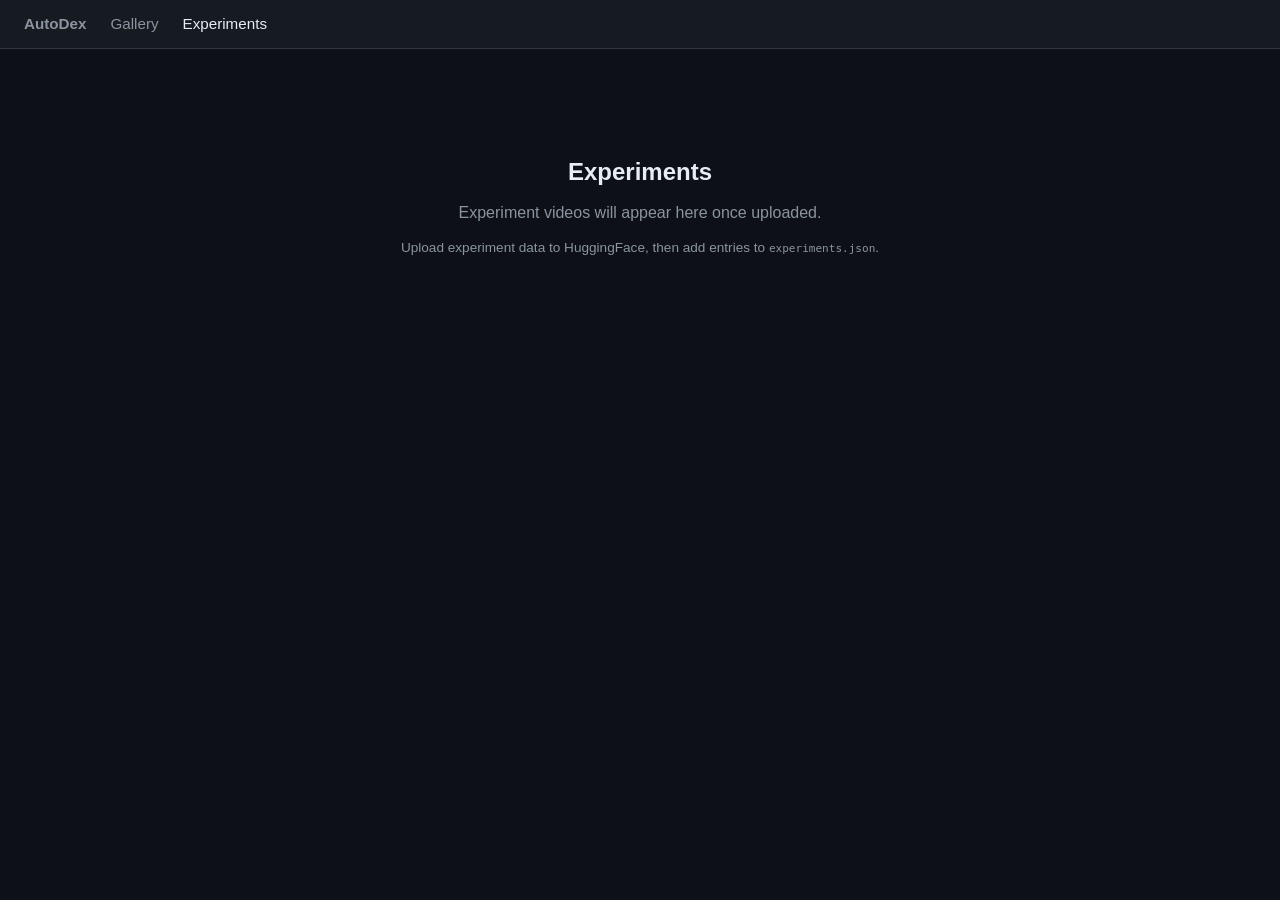
==== docs/experiments.html @ 4f487a07 "Initial commit: gallery site with turntable grasp viewer" ====
<!DOCTYPE html>
<html lang="en">
<head>
  <meta charset="UTF-8">
  <meta name="viewport" content="width=device-width, initial-scale=1.0">
  <title>Experiments - AutoDex</title>
  <link rel="stylesheet" href="css/style.css">
</head>
<body>
  <nav class="nav">
    <a class="nav-logo" href="index.html">AutoDex</a>
    <a href="gallery.html">Gallery</a>
    <a href="experiments.html" class="active">Experiments</a>
  </nav>

  <div class="container">
    <div class="exp-placeholder">
      <h2>Experiments</h2>
      <p>Experiment videos will appear here once uploaded.</p>
      <p style="margin-top: 12px; font-size: 0.85em;">
        Upload experiment data to HuggingFace, then add entries to <code>experiments.json</code>.
      </p>
    </div>
  </div>
</body>
</html>
---- docs/css/style.css ----
* { margin: 0; padding: 0; box-sizing: border-box; }

:root {
  --bg: #0d1117;
  --surface: #161b22;
  --border: #30363d;
  --text: #e6edf3;
  --text-muted: #8b949e;
  --accent: #58a6ff;
  --accent-hover: #79c0ff;
  --green: #3fb950;
  --radius: 8px;
}

body {
  font-family: -apple-system, BlinkMacSystemFont, 'Segoe UI', Helvetica, Arial, sans-serif;
  background: var(--bg);
  color: var(--text);
  line-height: 1.6;
}

a { color: var(--accent); text-decoration: none; }
a:hover { color: var(--accent-hover); }

/* Nav */
.nav {
  background: var(--surface);
  border-bottom: 1px solid var(--border);
  padding: 12px 24px;
  display: flex;
  align-items: center;
  gap: 24px;
  position: sticky;
  top: 0;
  z-index: 100;
}
.nav-logo {
  font-size: 1.2em;
  font-weight: 700;
  color: var(--text);
}
.nav a { color: var(--text-muted); font-size: 0.95em; }
.nav a:hover, .nav a.active { color: var(--text); }

/* Landing */
.landing {
  display: flex;
  flex-direction: column;
  align-items: center;
  justify-content: center;
  min-height: calc(100vh - 52px);
  gap: 16px;
}
.landing h1 { font-size: 2.5em; margin-bottom: 8px; }
.landing p { color: var(--text-muted); font-size: 1.1em; margin-bottom: 24px; }
.landing-cards {
  display: flex;
  gap: 24px;
}
.landing-card {
  background: var(--surface);
  border: 1px solid var(--border);
  border-radius: var(--radius);
  padding: 40px 48px;
  text-align: center;
  transition: border-color 0.2s, transform 0.2s;
  cursor: pointer;
  text-decoration: none;
  color: var(--text);
}
.landing-card:hover {
  border-color: var(--accent);
  transform: translateY(-2px);
  color: var(--text);
}
.landing-card h2 { font-size: 1.4em; margin-bottom: 8px; }
.landing-card p { color: var(--text-muted); font-size: 0.95em; margin: 0; }
.landing-card .card-count {
  font-size: 2em;
  font-weight: 700;
  color: var(--accent);
  margin-bottom: 4px;
}

/* Container */
.container { max-width: 1200px; margin: 0 auto; padding: 24px; }

/* Search */
.search-bar {
  width: 100%;
  padding: 10px 16px;
  background: var(--surface);
  border: 1px solid var(--border);
  border-radius: var(--radius);
  color: var(--text);
  font-size: 1em;
  margin-bottom: 24px;
  outline: none;
}
.search-bar:focus { border-color: var(--accent); }
.search-bar::placeholder { color: var(--text-muted); }

/* Object Grid */
.grid {
  display: grid;
  grid-template-columns: repeat(auto-fill, minmax(180px, 1fr));
  gap: 16px;
}
.grid-item {
  background: var(--surface);
  border: 1px solid var(--border);
  border-radius: var(--radius);
  overflow: hidden;
  cursor: pointer;
  transition: border-color 0.2s, transform 0.15s;
}
.grid-item:hover {
  border-color: var(--accent);
  transform: translateY(-2px);
}
.grid-item img {
  width: 100%;
  aspect-ratio: 1;
  object-fit: cover;
  background: #1a1f26;
}
.grid-item .label {
  padding: 8px 10px;
  font-size: 0.85em;
  white-space: nowrap;
  overflow: hidden;
  text-overflow: ellipsis;
}
.grid-item .hands-info {
  padding: 0 10px 8px;
  font-size: 0.75em;
  color: var(--text-muted);
}

/* Object Detail */
.object-header {
  display: flex;
  align-items: center;
  gap: 16px;
  margin-bottom: 24px;
}
.object-header h1 { font-size: 1.8em; }
.back-link { color: var(--text-muted); font-size: 0.9em; }

/* Tabs */
.tabs {
  display: flex;
  gap: 0;
  margin-bottom: 24px;
  border-bottom: 1px solid var(--border);
}
.tab {
  padding: 10px 20px;
  cursor: pointer;
  color: var(--text-muted);
  border-bottom: 2px solid transparent;
  transition: color 0.2s, border-color 0.2s;
  background: none;
  border-top: none;
  border-left: none;
  border-right: none;
  font-size: 0.95em;
}
.tab:hover { color: var(--text); }
.tab.active {
  color: var(--text);
  border-bottom-color: var(--accent);
}
.tab.disabled {
  color: var(--text-muted);
  opacity: 0.4;
  cursor: not-allowed;
}

/* Video Grid */
.video-grid {
  display: grid;
  grid-template-columns: repeat(auto-fill, minmax(280px, 1fr));
  gap: 16px;
}
.video-card {
  background: var(--surface);
  border: 1px solid var(--border);
  border-radius: var(--radius);
  overflow: hidden;
}
.video-card video {
  width: 100%;
  aspect-ratio: 16/9;
  background: #000;
}
.video-card .video-info {
  padding: 8px 12px;
  display: flex;
  justify-content: space-between;
  align-items: center;
}
.video-card .rank {
  font-weight: 600;
  font-size: 0.9em;
}
.video-card .rank-badge {
  background: var(--accent);
  color: var(--bg);
  padding: 2px 8px;
  border-radius: 4px;
  font-size: 0.8em;
  font-weight: 700;
}

/* Experiments */
.exp-placeholder {
  text-align: center;
  padding: 80px 24px;
  color: var(--text-muted);
}
.exp-placeholder h2 { margin-bottom: 8px; color: var(--text); }

/* Loading */
.loading {
  text-align: center;
  padding: 48px;
  color: var(--text-muted);
}

/* Stats bar */
.stats-bar {
  display: flex;
  gap: 16px;
  margin-bottom: 16px;
  color: var(--text-muted);
  font-size: 0.9em;
}

@media (max-width: 640px) {
  .grid { grid-template-columns: repeat(auto-fill, minmax(140px, 1fr)); }
  .video-grid { grid-template-columns: 1fr; }
  .landing-cards { flex-direction: column; }
  .landing-card { padding: 24px 32px; }
}
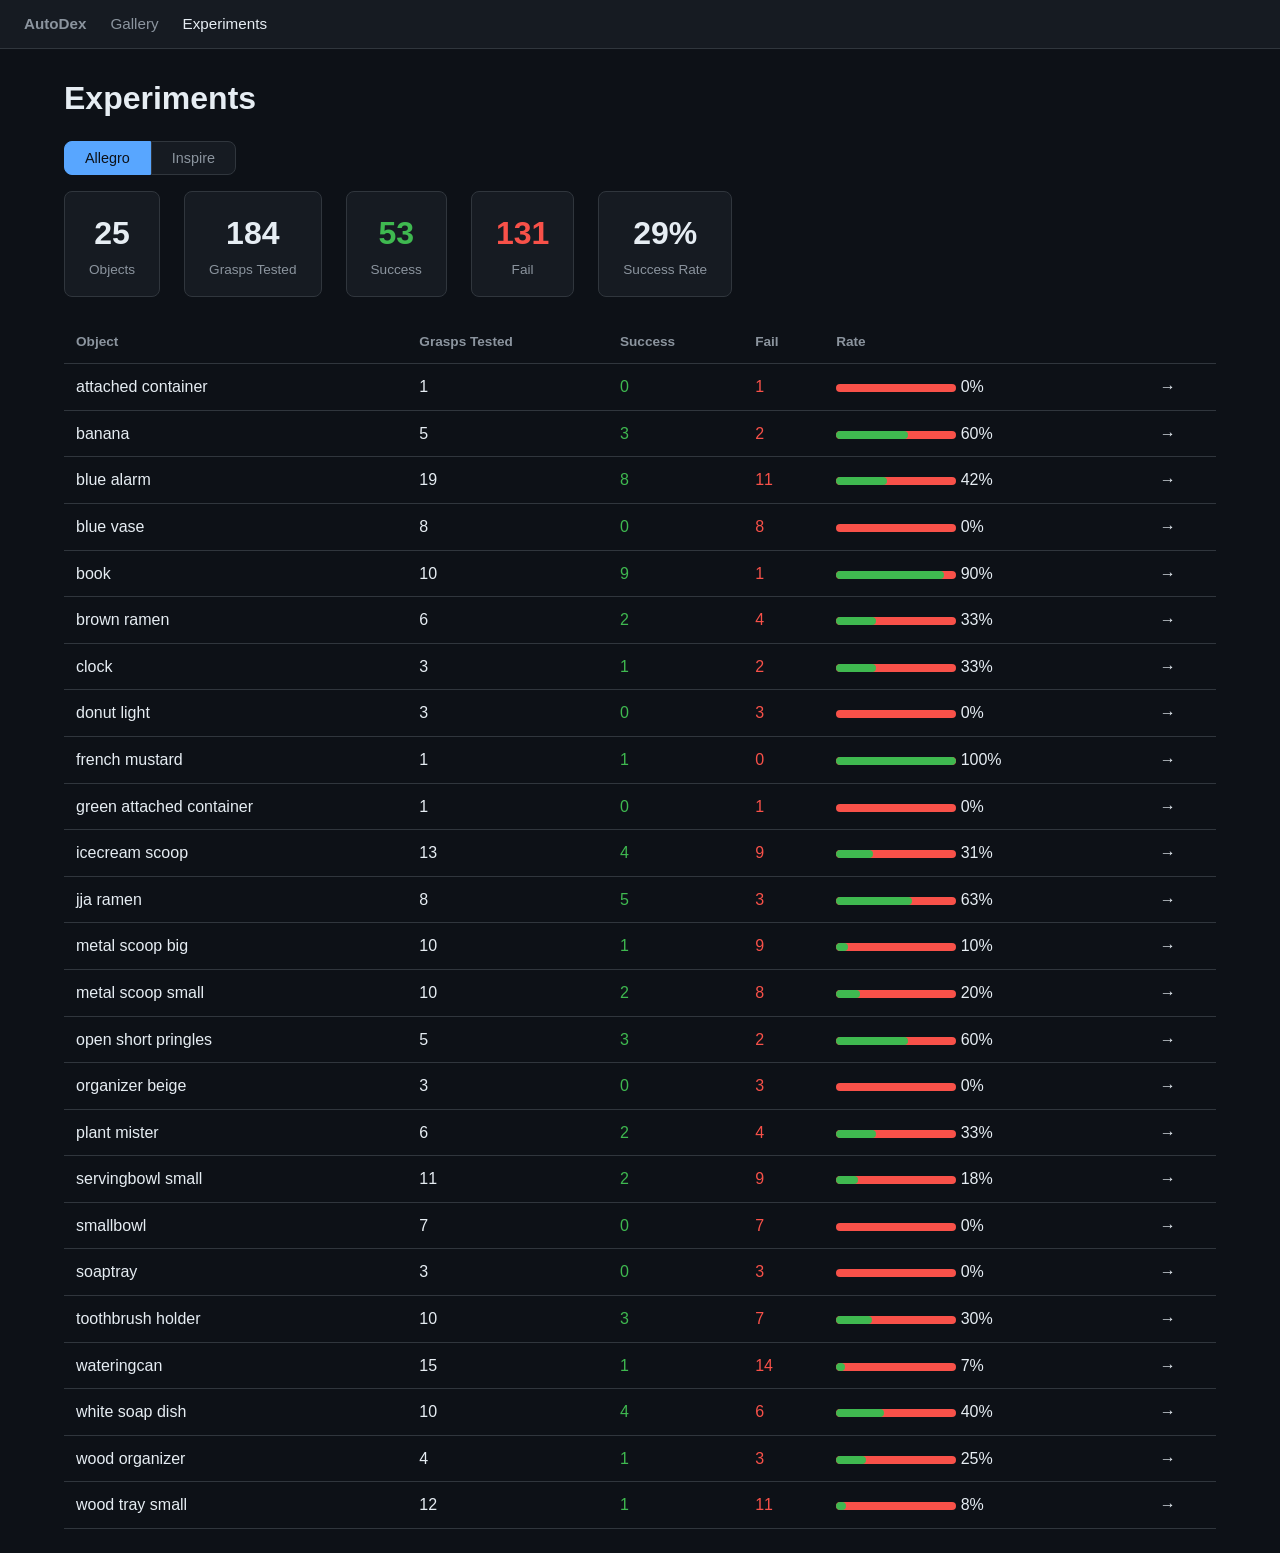
==== commit 8216c968: "Add experiments dashboard with stats and object table" ====
--- a/docs/experiments.html
+++ b/docs/experiments.html
@@ -5,6 +5,42 @@
   <meta name="viewport" content="width=device-width, initial-scale=1.0">
   <title>Experiments - AutoDex</title>
   <link rel="stylesheet" href="css/style.css">
+  <style>
+    .exp-summary {
+      display: flex; gap: 24px; margin-bottom: 24px; flex-wrap: wrap;
+    }
+    .exp-stat-card {
+      background: var(--surface); border: 1px solid var(--border);
+      border-radius: var(--radius); padding: 16px 24px; text-align: center;
+    }
+    .exp-stat-card .num { font-size: 2em; font-weight: 700; }
+    .exp-stat-card .label { color: var(--text-muted); font-size: 0.85em; }
+    .exp-stat-card .num.green { color: var(--green); }
+    .exp-stat-card .num.red { color: #f85149; }
+
+    .exp-table {
+      width: 100%; border-collapse: collapse; margin-top: 8px;
+    }
+    .exp-table th, .exp-table td {
+      padding: 10px 12px; text-align: left; border-bottom: 1px solid var(--border);
+    }
+    .exp-table th { color: var(--text-muted); font-size: 0.85em; font-weight: 600; }
+    .exp-table tr { cursor: pointer; transition: background 0.15s; }
+    .exp-table tr:hover { background: var(--surface); }
+    .bar-bg {
+      width: 120px; height: 8px; background: #f85149; border-radius: 4px; overflow: hidden; display: inline-block;
+    }
+    .bar-fill { height: 100%; background: var(--green); border-radius: 4px; }
+
+    .hand-filter { display: flex; gap: 0; margin-bottom: 16px; }
+    .hand-filter button {
+      padding: 8px 20px; background: var(--surface); border: 1px solid var(--border);
+      color: var(--text-muted); cursor: pointer; font-size: 0.9em;
+    }
+    .hand-filter button:first-child { border-radius: var(--radius) 0 0 var(--radius); }
+    .hand-filter button:last-child { border-radius: 0 var(--radius) var(--radius) 0; }
+    .hand-filter button.active { background: var(--accent); color: var(--bg); border-color: var(--accent); }
+  </style>
 </head>
 <body>
   <nav class="nav">
@@ -14,13 +50,83 @@
   </nav>
 
   <div class="container">
-    <div class="exp-placeholder">
-      <h2>Experiments</h2>
-      <p>Experiment videos will appear here once uploaded.</p>
-      <p style="margin-top: 12px; font-size: 0.85em;">
-        Upload experiment data to HuggingFace, then add entries to <code>experiments.json</code>.
-      </p>
-    </div>
+    <h1 style="margin-bottom: 16px;">Experiments</h1>
+
+    <div class="hand-filter" id="hand-filter"></div>
+    <div class="exp-summary" id="summary"></div>
+    <table class="exp-table">
+      <thead>
+        <tr><th>Object</th><th>Grasps Tested</th><th>Success</th><th>Fail</th><th>Rate</th><th></th></tr>
+      </thead>
+      <tbody id="table-body"></tbody>
+    </table>
   </div>
+
+  <script>
+    let experiments = {};
+    let currentHand = 'allegro';
+
+    fetch('experiments.json').then(r => r.json()).then(data => {
+      experiments = data;
+      renderHandFilter();
+      render();
+    });
+
+    function renderHandFilter() {
+      const el = document.getElementById('hand-filter');
+      el.innerHTML = ['allegro', 'inspire'].map(h =>
+        `<button class="${h === currentHand ? 'active' : ''}" data-hand="${h}">${h.charAt(0).toUpperCase() + h.slice(1)}</button>`
+      ).join('');
+      el.querySelectorAll('button').forEach(btn => {
+        btn.addEventListener('click', () => {
+          currentHand = btn.dataset.hand;
+          renderHandFilter();
+          render();
+        });
+      });
+    }
+
+    function render() {
+      const handData = experiments[currentHand] || {};
+      const objects = Object.keys(handData).sort();
+
+      let totalTested = 0, totalSuccess = 0, totalFail = 0;
+      const rows = [];
+
+      for (const obj of objects) {
+        const grasps = Object.values(handData[obj]);
+        const tested = grasps.length;
+        const succ = grasps.filter(g => g.status === 'success').length;
+        const fail = tested - succ;
+        const rate = tested > 0 ? (succ / tested * 100).toFixed(0) : 0;
+        totalTested += tested;
+        totalSuccess += succ;
+        totalFail += fail;
+        rows.push({ obj, tested, succ, fail, rate });
+      }
+
+      document.getElementById('summary').innerHTML = `
+        <div class="exp-stat-card"><div class="num">${objects.length}</div><div class="label">Objects</div></div>
+        <div class="exp-stat-card"><div class="num">${totalTested}</div><div class="label">Grasps Tested</div></div>
+        <div class="exp-stat-card"><div class="num green">${totalSuccess}</div><div class="label">Success</div></div>
+        <div class="exp-stat-card"><div class="num red">${totalFail}</div><div class="label">Fail</div></div>
+        <div class="exp-stat-card"><div class="num">${totalTested > 0 ? (totalSuccess/totalTested*100).toFixed(0) : 0}%</div><div class="label">Success Rate</div></div>
+      `;
+
+      document.getElementById('table-body').innerHTML = rows.map(r => `
+        <tr onclick="location.href='object.html?obj=${r.obj}&hand=${currentHand}&view=experiments'">
+          <td>${r.obj.replace(/_/g, ' ')}</td>
+          <td>${r.tested}</td>
+          <td style="color:var(--green)">${r.succ}</td>
+          <td style="color:#f85149">${r.fail}</td>
+          <td>
+            <div class="bar-bg"><div class="bar-fill" style="width:${r.rate}%"></div></div>
+            ${r.rate}%
+          </td>
+          <td>&rarr;</td>
+        </tr>
+      `).join('');
+    }
+  </script>
 </body>
 </html>
